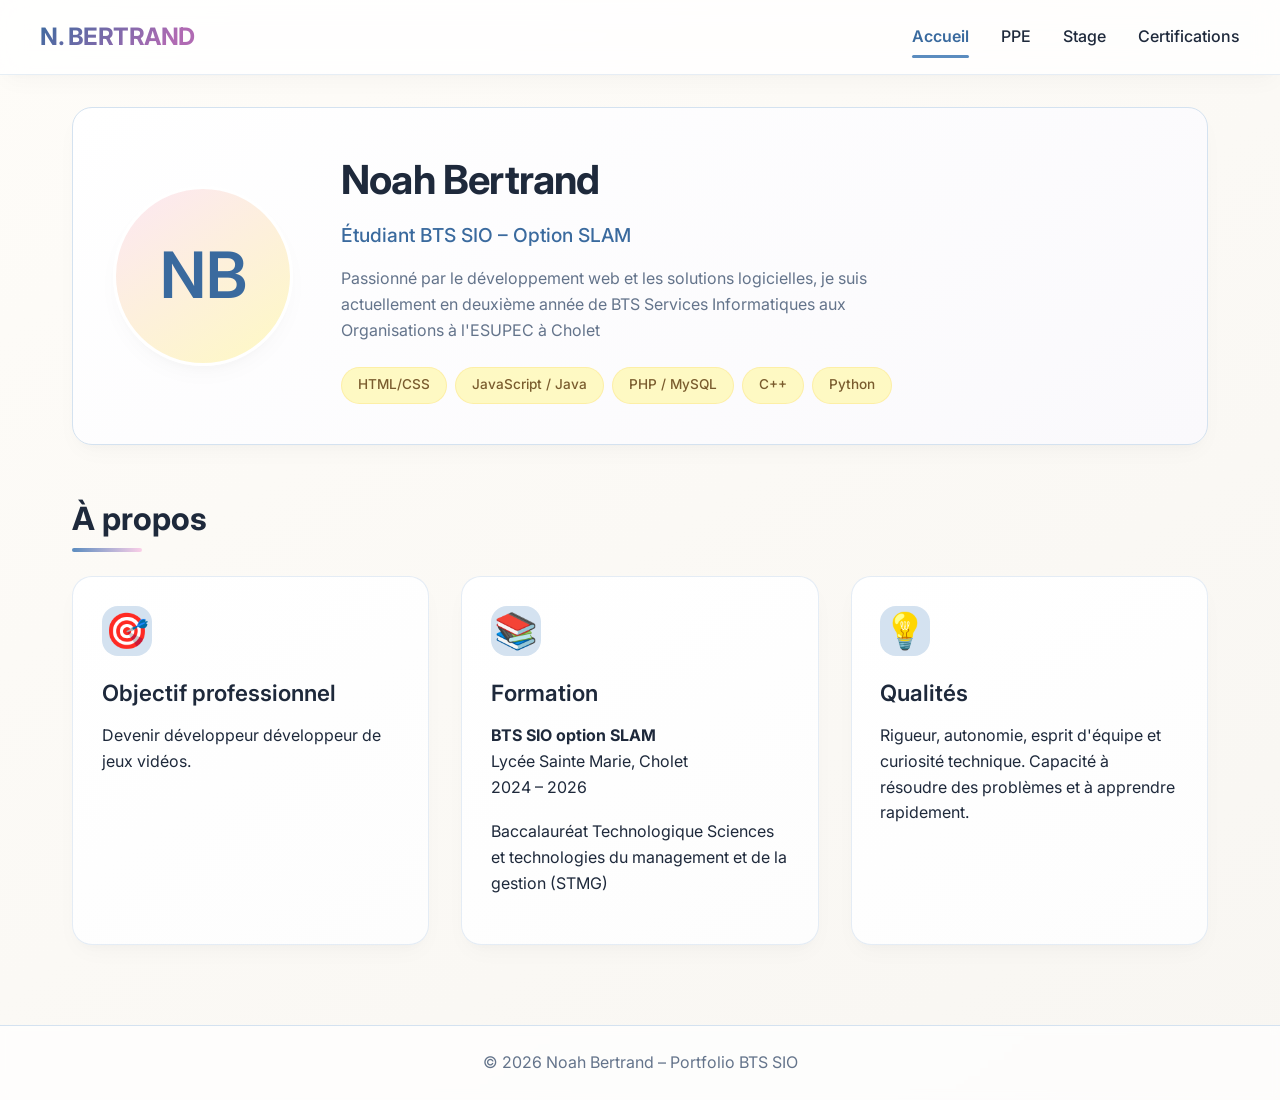
==== index.html @ 6b08beb4 "Premier commit" ====
<!DOCTYPE html>
<html lang="fr">
<head>
    <meta charset="UTF-8">
    <meta name="viewport" content="width=device-width, initial-scale=1.0">
    <title>Portfolio BTS SIO - Accueil</title>
    <link rel="stylesheet" href="style.css">
    <!-- Google Fonts -->
    <link rel="preconnect" href="https://fonts.googleapis.com">
    <link rel="preconnect" href="https://fonts.gstatic.com" crossorigin>
    <link href="https://fonts.googleapis.com/css2?family=Inter:opsz,wght@14..32,400;14..32,500;14..32,600;14..32,700&display=swap" rel="stylesheet">
</head>
<body>
    <nav class="navbar">
        <div class="nav-container">
            <div class="logo">N. BERTRAND</div>
            <div class="nav-links">
                <a href="index.html" class="nav-link active">Accueil</a>
                <a href="ppe.html" class="nav-link">PPE</a>
                <a href="stage.html" class="nav-link">Stage</a>
                <a href="certifications.html" class="nav-link">Certifications</a>
            </div>
        </div>
    </nav>

    <main class="main">
        <!-- Section Présentation -->
        <div class="profile-card">
            <div class="profile-image">
                NB
            </div>
            <div class="profile-info">
                <h1>Noah Bertrand</h1>
                <div class="subtitle">Étudiant BTS SIO – Option SLAM</div>
                <p>Passionné par le développement web et les solutions logicielles, je suis actuellement en deuxième année de BTS Services Informatiques aux Organisations à l'ESUPEC à Cholet <p>
                <div class="tags">
                    <span class="tag">HTML/CSS</span>
                    <span class="tag">JavaScript / Java</span>
                    <span class="tag">PHP / MySQL</span>
                    <span class="tag">C++</span>
                    <span class="tag">Python</span>
                </div>
            </div>
        </div>

        <!-- Compétences / Soft Skills -->
        <h2 class="section-title">À propos</h2>
        <div class="cards-grid">
            <div class="card" style="--index:0;">
                <div class="card-icon">🎯</div>
                <h3>Objectif professionnel</h3>
                <p>Devenir développeur développeur de jeux vidéos.</p>
            </div>
            <div class="card" style="--index:1;">
                <div class="card-icon">📚</div>
                <h3>Formation</h3>
                <p><strong>BTS SIO option SLAM</strong><br>Lycée Sainte Marie, Cholet<br>2024 – 2026</p>
                <p class="text-muted" style="margin-top: 8px;">Baccalauréat Technologique Sciences et technologies du management et de la gestion (STMG)</p>
            </div>
            <div class="card" style="--index:2;">
                <div class="card-icon">💡</div>
                <h3>Qualités</h3>
                <p>Rigueur, autonomie, esprit d'équipe et curiosité technique. Capacité à résoudre des problèmes et à apprendre rapidement.</p>
            </div>
        </div>
    </main>

    <footer class="footer">
        <p>© 2026 Noah Bertrand – Portfolio BTS SIO</p>
    </footer>
    <script src="script.js"></script>
</body>
</html>
---- style.css ----
/* style.css – Palette pastel (jaune, bleu, rose) */

:root {
    /* Nouvelles couleurs pastel */
    --primary: #5b8cbf;        /* Bleu pastel soutenu pour les accents */
    --primary-light: #d4e2f0;  /* Bleu très pâle */
    --primary-dark: #3a6a9e;   /* Bleu légèrement plus foncé pour hover */
    
    --yellow-pale: #fef9c3;     /* Jaune pâle */
    --yellow-soft: #fde68a;     /* Jaune doux */
    --rose-pale: #fce7f3;       /* Rose poudré */
    --rose-soft: #fbcfe8;       /* Rose plus marqué */
    
    --secondary: #1e293b;       /* Texte sombre */
    --text-light: #64748b;
    --bg-light: #fdfbf7;        /* Fond légèrement chaud */
    --white: #ffffff;
    --shadow: 0 10px 25px -5px rgba(0, 0, 0, 0.03), 0 8px 10px -6px rgba(0, 0, 0, 0.02);
    --shadow-hover: 0 20px 30px -10px rgba(0, 0, 0, 0.08);
    --border-radius: 20px;
    --transition: all 0.3s cubic-bezier(0.4, 0, 0.2, 1);
}

* {
    margin: 0;
    padding: 0;
    box-sizing: border-box;
}

body {
    font-family: 'Inter', system-ui, -apple-system, sans-serif;
    background: linear-gradient(145deg, #fefcf8 0%, #f8f6f2 100%);
    color: var(--secondary);
    line-height: 1.6;
    min-height: 100vh;
    display: flex;
    flex-direction: column;
}

/* Navigation */
.navbar {
    background: rgba(255, 255, 255, 0.8);
    backdrop-filter: blur(12px);
    -webkit-backdrop-filter: blur(12px);
    box-shadow: var(--shadow);
    padding: 1rem 2rem;
    position: sticky;
    top: 0;
    z-index: 100;
    border-bottom: 1px solid rgba(91, 140, 191, 0.15);
}

.nav-container {
    max-width: 1200px;
    margin: 0 auto;
    display: flex;
    justify-content: space-between;
    align-items: center;
}

.logo {
    font-weight: 700;
    font-size: 1.5rem;
    background: linear-gradient(135deg, var(--primary-dark) 0%, #b06ab3 80%);
    -webkit-background-clip: text;
    background-clip: text;
    color: transparent;
    letter-spacing: -0.5px;
}

.nav-links {
    display: flex;
    gap: 2rem;
}

.nav-link {
    text-decoration: none;
    color: var(--secondary);
    font-weight: 500;
    padding: 0.5rem 0;
    position: relative;
    transition: var(--transition);
}

.nav-link::after {
    content: '';
    position: absolute;
    bottom: 0;
    left: 0;
    width: 0;
    height: 2.5px;
    background: var(--primary);
    border-radius: 4px;
    transition: var(--transition);
}

.nav-link:hover::after,
.nav-link.active::after {
    width: 100%;
}

.nav-link.active {
    color: var(--primary-dark);
    font-weight: 600;
}

/* Main content */
.main {
    flex: 1;
    max-width: 1200px;
    margin: 2rem auto;
    padding: 0 2rem;
    width: 100%;
}

/* Profile Card */
.profile-card {
    display: flex;
    flex-wrap: wrap;
    gap: 3rem;
    align-items: center;
    background: var(--white);
    padding: 2.5rem;
    border-radius: var(--border-radius);
    box-shadow: var(--shadow);
    margin-bottom: 3rem;
    transition: var(--transition);
    animation: fadeInUp 0.6s ease-out;
    border: 1px solid var(--primary-light);
    background: linear-gradient(145deg, #ffffff 0%, #faf9fc 100%);
}

.profile-image {
    flex: 0 0 180px;
    height: 180px;
    border-radius: 50%;
    background: linear-gradient(145deg, var(--rose-pale), var(--yellow-pale));
    display: flex;
    align-items: center;
    justify-content: center;
    font-size: 4rem;
    font-weight: 600;
    color: var(--primary-dark);
    box-shadow: var(--shadow);
    transition: var(--transition);
    border: 3px solid white;
}

.profile-image:hover {
    transform: scale(1.02);
    box-shadow: var(--shadow-hover);
    background: linear-gradient(145deg, var(--yellow-soft), var(--rose-soft));
}

.profile-info h1 {
    font-size: 2.5rem;
    font-weight: 700;
    margin-bottom: 0.5rem;
    letter-spacing: -0.02em;
}

.profile-info .subtitle {
    color: var(--primary-dark);
    font-weight: 500;
    font-size: 1.2rem;
    margin-bottom: 1rem;
}

.profile-info p {
    color: var(--text-light);
    max-width: 600px;
    margin-bottom: 1.5rem;
}

.tags {
    display: flex;
    flex-wrap: wrap;
    gap: 0.5rem;
}

.tag {
    background: var(--yellow-pale);
    color: #7a5c2e;
    padding: 0.4rem 1rem;
    border-radius: 30px;
    font-size: 0.85rem;
    font-weight: 500;
    transition: var(--transition);
    border: 1px solid rgba(253, 230, 138, 0.5);
}

.tag:hover {
    background: var(--yellow-soft);
    color: #4a3a1a;
    transform: translateY(-2px);
}

/* Section headings */
.section-title {
    font-size: 2rem;
    font-weight: 700;
    margin-bottom: 2rem;
    position: relative;
    display: inline-block;
}

.section-title::after {
    content: '';
    position: absolute;
    bottom: -8px;
    left: 0;
    width: 70px;
    height: 4px;
    background: linear-gradient(to right, var(--primary), var(--rose-soft));
    border-radius: 4px;
}

/* Cards Grid */
.cards-grid {
    display: grid;
    grid-template-columns: repeat(auto-fill, minmax(320px, 1fr));
    gap: 2rem;
}

.card {
    background: var(--white);
    border-radius: var(--border-radius);
    padding: 1.8rem;
    box-shadow: var(--shadow);
    transition: var(--transition);
    border: 1px solid rgba(212, 226, 240, 0.6);
    animation: fadeInUp 0.6s ease-out backwards;
    animation-delay: calc(var(--index, 0) * 0.1s);
    background: linear-gradient(145deg, #ffffff, #fdfdfd);
}

.card:hover {
    transform: translateY(-6px);
    box-shadow: var(--shadow-hover);
    border-color: var(--rose-soft);
}

.card-icon {
    font-size: 2.2rem;
    margin-bottom: 1.2rem;
    color: var(--primary-dark);
    background: var(--primary-light);
    width: 50px;
    height: 50px;
    display: flex;
    align-items: center;
    justify-content: center;
    border-radius: 16px;
}

.card h3 {
    font-size: 1.4rem;
    margin-bottom: 0.8rem;
    font-weight: 600;
}

.card .meta {
    color: var(--text-light);
    font-size: 0.9rem;
    margin-bottom: 1rem;
    display: flex;
    align-items: center;
    gap: 0.5rem;
}

.card p {
    color: var(--secondary);
    margin-bottom: 1.2rem;
}

.tech-badge {
    display: inline-block;
    background: var(--rose-pale);
    padding: 0.2rem 0.8rem;
    border-radius: 20px;
    font-size: 0.75rem;
    font-weight: 500;
    color: #6b4c5a;
    margin-right: 0.4rem;
    margin-bottom: 0.4rem;
    border: 1px solid rgba(251, 207, 232, 0.4);
}

/* Certification list */
.cert-list {
    display: flex;
    flex-direction: column;
    gap: 1.5rem;
}

.cert-item {
    background: var(--white);
    padding: 1.5rem 2rem;
    border-radius: var(--border-radius);
    box-shadow: var(--shadow);
    display: flex;
    align-items: center;
    gap: 1.5rem;
    transition: var(--transition);
    border-left: 6px solid var(--primary);
    animation: slideIn 0.5s ease-out backwards;
    animation-delay: calc(var(--index, 0) * 0.1s);
    background: linear-gradient(145deg, #ffffff, #fcfaff);
}

.cert-item:hover {
    box-shadow: var(--shadow-hover);
    transform: translateX(6px);
    border-left-color: var(--rose-soft);
}

.cert-icon {
    font-size: 2.2rem;
    background: var(--yellow-pale);
    width: 60px;
    height: 60px;
    border-radius: 18px;
    display: flex;
    align-items: center;
    justify-content: center;
    color: #8a6e2d;
    border: 1px solid rgba(253, 230, 138, 0.6);
}

.cert-content h3 {
    font-size: 1.3rem;
    margin-bottom: 0.2rem;
}

.cert-content .issuer {
    color: var(--text-light);
    font-size: 0.9rem;
    display: flex;
    align-items: center;
    gap: 0.5rem;
}

/* Footer */
.footer {
    background: rgba(255, 255, 255, 0.7);
    backdrop-filter: blur(4px);
    padding: 1.5rem 2rem;
    text-align: center;
    color: var(--text-light);
    border-top: 1px solid var(--primary-light);
    margin-top: 3rem;
}

/* Animations */
@keyframes fadeInUp {
    from {
        opacity: 0;
        transform: translateY(20px);
    }
    to {
        opacity: 1;
        transform: translateY(0);
    }
}

@keyframes slideIn {
    from {
        opacity: 0;
        transform: translateX(-20px);
    }
    to {
        opacity: 1;
        transform: translateX(0);
    }
}

/* Responsive */
@media (max-width: 768px) {
    .nav-container {
        flex-direction: column;
        gap: 1rem;
    }
    .nav-links {
        gap: 1.5rem;
    }
    .profile-card {
        flex-direction: column;
        text-align: center;
        padding: 2rem 1.5rem;
    }
    .profile-info p {
        margin-left: auto;
        margin-right: auto;
    }
    .section-title {
        font-size: 1.8rem;
    }
}

/* Utilities */
.text-muted {
    color: var(--text-light);
}
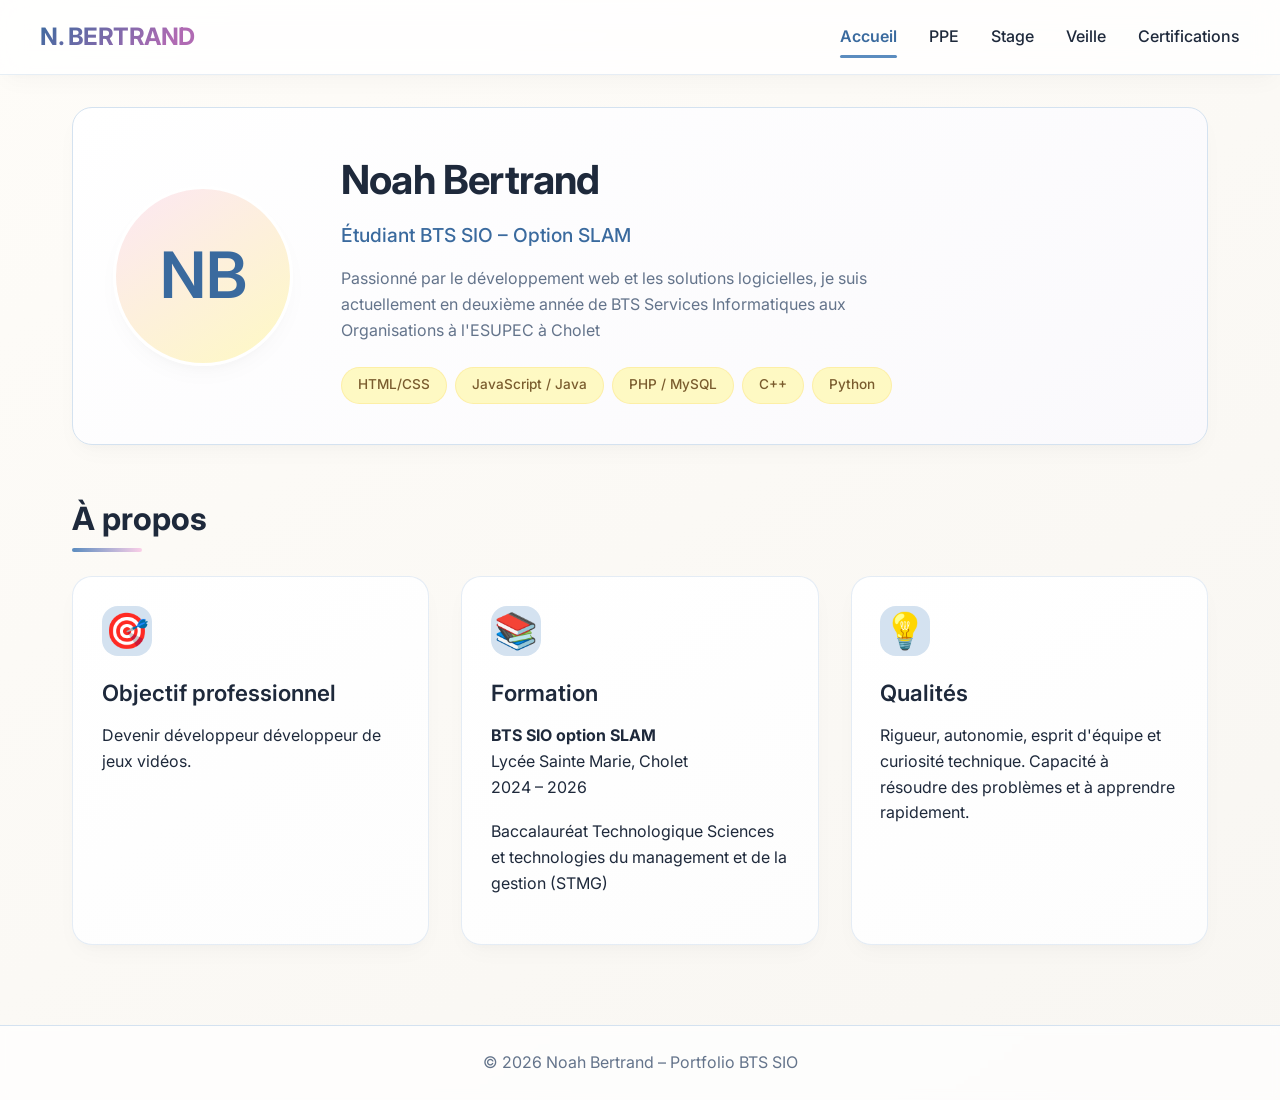
==== commit 0b8fb5c0: "MAJ" ====
--- a/index.html
+++ b/index.html
@@ -18,6 +18,7 @@
                 <a href="index.html" class="nav-link active">Accueil</a>
                 <a href="ppe.html" class="nav-link">PPE</a>
                 <a href="stage.html" class="nav-link">Stage</a>
+                <a href="veille.html" class="nav-link">Veille</a>
                 <a href="certifications.html" class="nav-link">Certifications</a>
             </div>
         </div>
--- a/style.css
+++ b/style.css
@@ -1,19 +1,19 @@
-/* style.css – Palette pastel (jaune, bleu, rose) */
+/* style.css – Palette pastel (jaune, bleu, rose) + Modales */
 
 :root {
-    /* Nouvelles couleurs pastel */
-    --primary: #5b8cbf;        /* Bleu pastel soutenu pour les accents */
+    /* Couleurs pastel */
+    --primary: #5b8cbf;        /* Bleu pastel soutenu */
     --primary-light: #d4e2f0;  /* Bleu très pâle */
-    --primary-dark: #3a6a9e;   /* Bleu légèrement plus foncé pour hover */
+    --primary-dark: #3a6a9e;   /* Bleu plus foncé */
     
-    --yellow-pale: #fef9c3;     /* Jaune pâle */
-    --yellow-soft: #fde68a;     /* Jaune doux */
-    --rose-pale: #fce7f3;       /* Rose poudré */
-    --rose-soft: #fbcfe8;       /* Rose plus marqué */
+    --yellow-pale: #fef9c3;
+    --yellow-soft: #fde68a;
+    --rose-pale: #fce7f3;
+    --rose-soft: #fbcfe8;
     
-    --secondary: #1e293b;       /* Texte sombre */
+    --secondary: #1e293b;
     --text-light: #64748b;
-    --bg-light: #fdfbf7;        /* Fond légèrement chaud */
+    --bg-light: #fdfbf7;
     --white: #ffffff;
     --shadow: 0 10px 25px -5px rgba(0, 0, 0, 0.03), 0 8px 10px -6px rgba(0, 0, 0, 0.02);
     --shadow-hover: 0 20px 30px -10px rgba(0, 0, 0, 0.08);
@@ -37,7 +37,7 @@
     flex-direction: column;
 }
 
-/* Navigation */
+/* ===== NAVIGATION ===== */
 .navbar {
     background: rgba(255, 255, 255, 0.8);
     backdrop-filter: blur(12px);
@@ -104,7 +104,7 @@
     font-weight: 600;
 }
 
-/* Main content */
+/* ===== MAIN CONTENT ===== */
 .main {
     flex: 1;
     max-width: 1200px;
@@ -113,7 +113,7 @@
     width: 100%;
 }
 
-/* Profile Card */
+/* ===== PROFILE CARD (Accueil etc.) ===== */
 .profile-card {
     display: flex;
     flex-wrap: wrap;
@@ -195,7 +195,7 @@
     transform: translateY(-2px);
 }
 
-/* Section headings */
+/* ===== SECTION TITLES ===== */
 .section-title {
     font-size: 2rem;
     font-weight: 700;
@@ -215,7 +215,7 @@
     border-radius: 4px;
 }
 
-/* Cards Grid */
+/* ===== CARDS GRID ===== */
 .cards-grid {
     display: grid;
     grid-template-columns: repeat(auto-fill, minmax(320px, 1fr));
@@ -286,7 +286,7 @@
     border: 1px solid rgba(251, 207, 232, 0.4);
 }
 
-/* Certification list */
+/* ===== CERTIFICATION LIST ===== */
 .cert-list {
     display: flex;
     flex-direction: column;
@@ -325,6 +325,7 @@
     justify-content: center;
     color: #8a6e2d;
     border: 1px solid rgba(253, 230, 138, 0.6);
+    flex-shrink: 0;  /* pour éviter que l'icône rétrécisse */
 }
 
 .cert-content h3 {
@@ -340,7 +341,13 @@
     gap: 0.5rem;
 }
 
-/* Footer */
+/* Pour les paragraphes dans cert-content (optionnel) */
+.cert-content p {
+    color: var(--text-light);
+    margin-top: 0.3rem;
+}
+
+/* ===== FOOTER ===== */
 .footer {
     background: rgba(255, 255, 255, 0.7);
     backdrop-filter: blur(4px);
@@ -351,7 +358,99 @@
     margin-top: 3rem;
 }
 
-/* Animations */
+/* ===== MODALES ===== */
+.modal {
+    display: none;               /* cachée par défaut */
+    position: fixed;
+    z-index: 1000;
+    left: 0;
+    top: 0;
+    width: 100%;
+    height: 100%;
+    overflow: auto;
+    background-color: rgba(15, 23, 42, 0.4);
+    backdrop-filter: blur(6px);
+    animation: fadeIn 0.2s ease;
+}
+
+.modal.active {
+    display: flex;
+    align-items: center;
+    justify-content: center;
+}
+
+.modal-content {
+    background: white;
+    border-radius: var(--border-radius);
+    max-width: 700px;
+    width: 90%;
+    margin: 2rem auto;
+    box-shadow: 0 25px 50px -12px rgba(0,0,0,0.25);
+    animation: slideUp 0.3s ease;
+    position: relative;
+    overflow: hidden;
+    border: 1px solid var(--primary-light);
+}
+
+.modal-close {
+    position: absolute;
+    top: 1rem;
+    right: 1.5rem;
+    font-size: 2rem;
+    font-weight: 700;
+    color: var(--text-light);
+    cursor: pointer;
+    transition: var(--transition);
+    line-height: 1;
+    z-index: 10;
+}
+
+.modal-close:hover {
+    color: var(--primary-dark);
+    transform: rotate(90deg);
+}
+
+.modal-header {
+    background: linear-gradient(145deg, var(--primary-light), var(--rose-pale));
+    padding: 1.5rem 2rem;
+    border-bottom: 1px solid rgba(0,0,0,0.05);
+}
+
+.modal-header h2 {
+    margin: 0;
+    font-size: 1.6rem;
+}
+
+.modal-header .meta {
+    margin-top: 0.5rem;
+    color: var(--secondary);
+    font-size: 0.9rem;
+}
+
+.modal-body {
+    padding: 2rem;
+    color: var(--secondary);
+}
+
+.modal-body p {
+    margin-bottom: 1rem;
+}
+
+.modal-body ul {
+    margin: 1rem 0;
+    padding-left: 1.5rem;
+}
+
+.modal-body li {
+    margin-bottom: 0.4rem;
+}
+
+.modal-body .tech-badge {
+    margin-top: 1rem;
+    display: inline-block;
+}
+
+/* ===== ANIMATIONS ===== */
 @keyframes fadeInUp {
     from {
         opacity: 0;
@@ -374,7 +473,23 @@
     }
 }
 
-/* Responsive */
+@keyframes fadeIn {
+    from { opacity: 0; }
+    to { opacity: 1; }
+}
+
+@keyframes slideUp {
+    from {
+        opacity: 0;
+        transform: translateY(30px) scale(0.98);
+    }
+    to {
+        opacity: 1;
+        transform: translateY(0) scale(1);
+    }
+}
+
+/* ===== RESPONSIVE ===== */
 @media (max-width: 768px) {
     .nav-container {
         flex-direction: column;
@@ -397,7 +512,7 @@
     }
 }
 
-/* Utilities */
+/* ===== UTILITIES ===== */
 .text-muted {
     color: var(--text-light);
 }
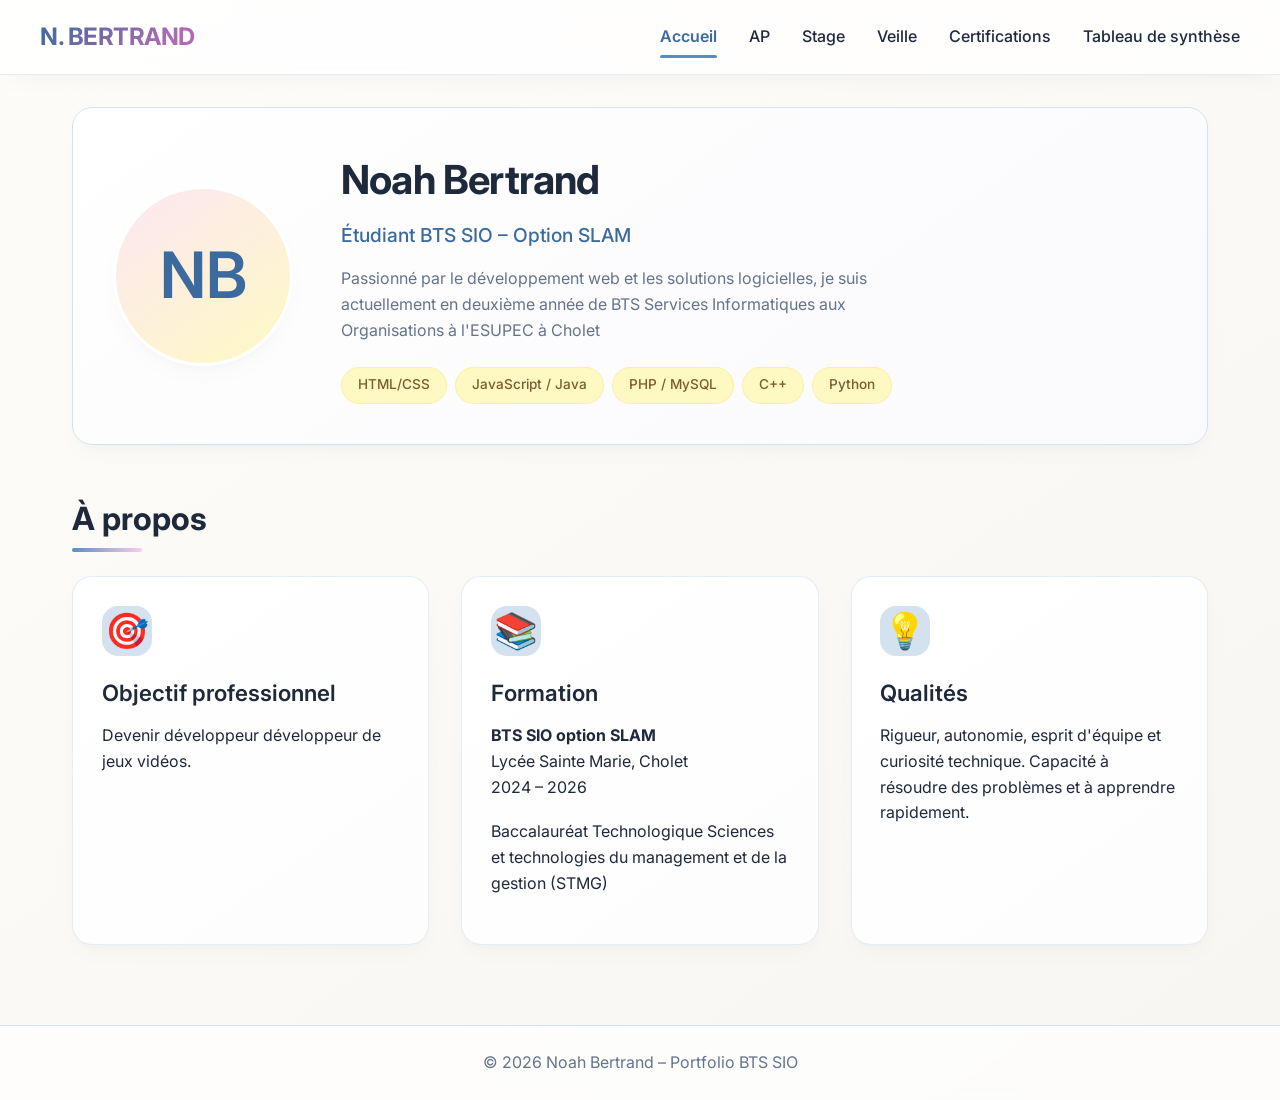
==== commit 1d4a9174: "MAJ Co-authored-by: Copilot <copilot@github.com>" ====
--- a/index.html
+++ b/index.html
@@ -16,10 +16,11 @@
             <div class="logo">N. BERTRAND</div>
             <div class="nav-links">
                 <a href="index.html" class="nav-link active">Accueil</a>
-                <a href="ppe.html" class="nav-link">PPE</a>
+                <a href="ppe.html" class="nav-link">AP</a>
                 <a href="stage.html" class="nav-link">Stage</a>
                 <a href="veille.html" class="nav-link">Veille</a>
                 <a href="certifications.html" class="nav-link">Certifications</a>
+                <a href="synthese.html" class="nav-link">Tableau de synthèse</a>
             </div>
         </div>
     </nav>
--- a/style.css
+++ b/style.css
@@ -515,4 +515,43 @@
 /* ===== UTILITIES ===== */
 .text-muted {
     color: var(--text-light);
+}
+
+/* ===== BOUTON LIEN EXTERNE ===== */
+.btn-link {
+    display: inline-flex;
+    align-items: center;
+    gap: 0.5rem;
+    background: linear-gradient(135deg, var(--primary) 0%, var(--primary-dark) 100%);
+    color: white;
+    padding: 0.8rem 1.5rem;
+    border-radius: 12px;
+    text-decoration: none;
+    font-weight: 500;
+    transition: var(--transition);
+    margin-top: 1rem;
+}
+
+.btn-link:hover {
+    transform: translateY(-2px);
+    box-shadow: 0 8px 20px rgba(91, 140, 191, 0.35);
+}
+
+.btn-link span {
+    font-size: 1rem;
+}
+
+/* ===== INFO BOX ===== */
+.info-box {
+    background: var(--yellow-pale);
+    border: 1px solid rgba(253, 230, 138, 0.6);
+    border-radius: 16px;
+    padding: 1.5rem 2rem;
+    margin-top: 2rem;
+    color: #6b5a2e;
+}
+
+.info-box p {
+    margin: 0;
+    font-size: 0.95rem;
 }
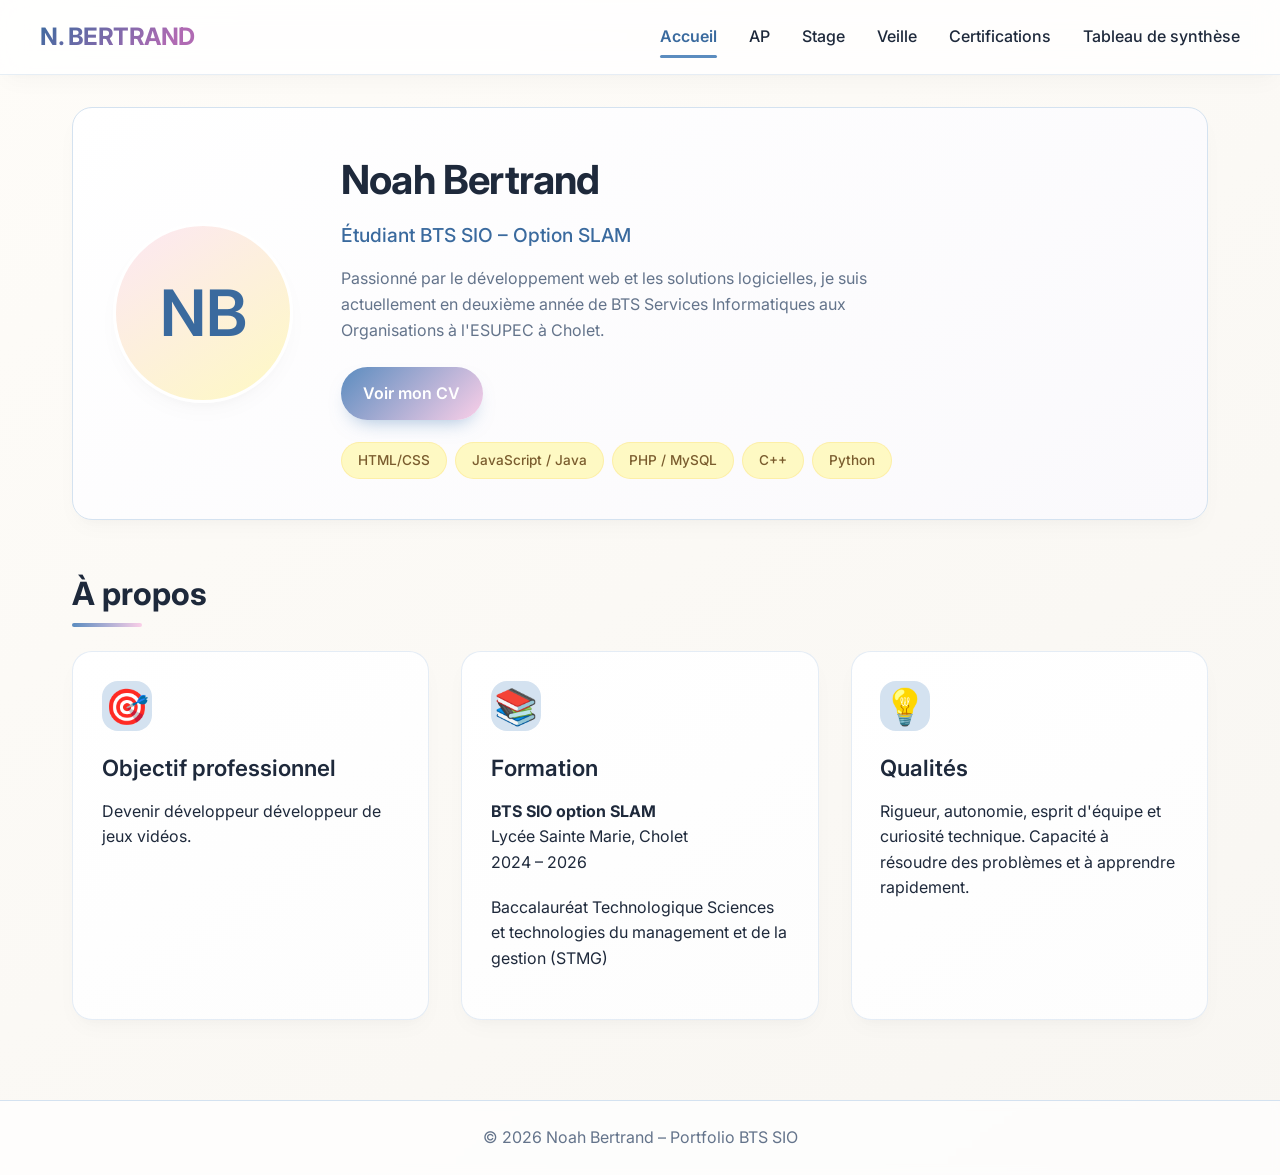
==== commit 9a73a878: "MAJ" ====
--- a/index.html
+++ b/index.html
@@ -34,7 +34,8 @@
             <div class="profile-info">
                 <h1>Noah Bertrand</h1>
                 <div class="subtitle">Étudiant BTS SIO – Option SLAM</div>
-                <p>Passionné par le développement web et les solutions logicielles, je suis actuellement en deuxième année de BTS Services Informatiques aux Organisations à l'ESUPEC à Cholet <p>
+                <p>Passionné par le développement web et les solutions logicielles, je suis actuellement en deuxième année de BTS Services Informatiques aux Organisations à l'ESUPEC à Cholet.</p>
+                <a class="btn-cv" href="https://docs.google.com/document/d/1k77r9TSY8pqzmwmeNQ6-uQ32MeEWHe6DZZtJ_4EiYSU/edit?tab=t.0" target="_blank" rel="noopener">Voir mon CV</a>
                 <div class="tags">
                     <span class="tag">HTML/CSS</span>
                     <span class="tag">JavaScript / Java</span>
--- a/style.css
+++ b/style.css
@@ -172,6 +172,24 @@
     margin-bottom: 1.5rem;
 }
 
+.btn-cv {
+    display: inline-block;
+    text-decoration: none;
+    background: linear-gradient(135deg, var(--primary), var(--rose-soft));
+    color: var(--white);
+    padding: 0.85rem 1.4rem;
+    border-radius: 999px;
+    font-weight: 600;
+    transition: var(--transition);
+    box-shadow: 0 10px 20px -10px rgba(91, 140, 191, 0.6);
+    margin-bottom: 1.4rem;
+}
+
+.btn-cv:hover {
+    transform: translateY(-2px);
+    box-shadow: var(--shadow-hover);
+}
+
 .tags {
     display: flex;
     flex-wrap: wrap;
@@ -375,8 +393,9 @@
 
 .modal.active {
     display: flex;
-    align-items: center;
+    align-items: flex-start;
     justify-content: center;
+    padding-top: 2rem;
 }
 
 .modal-content {
@@ -385,10 +404,11 @@
     max-width: 700px;
     width: 90%;
     margin: 2rem auto;
+    max-height: 90vh;
+    overflow-y: auto;
     box-shadow: 0 25px 50px -12px rgba(0,0,0,0.25);
     animation: slideUp 0.3s ease;
     position: relative;
-    overflow: hidden;
     border: 1px solid var(--primary-light);
 }
 
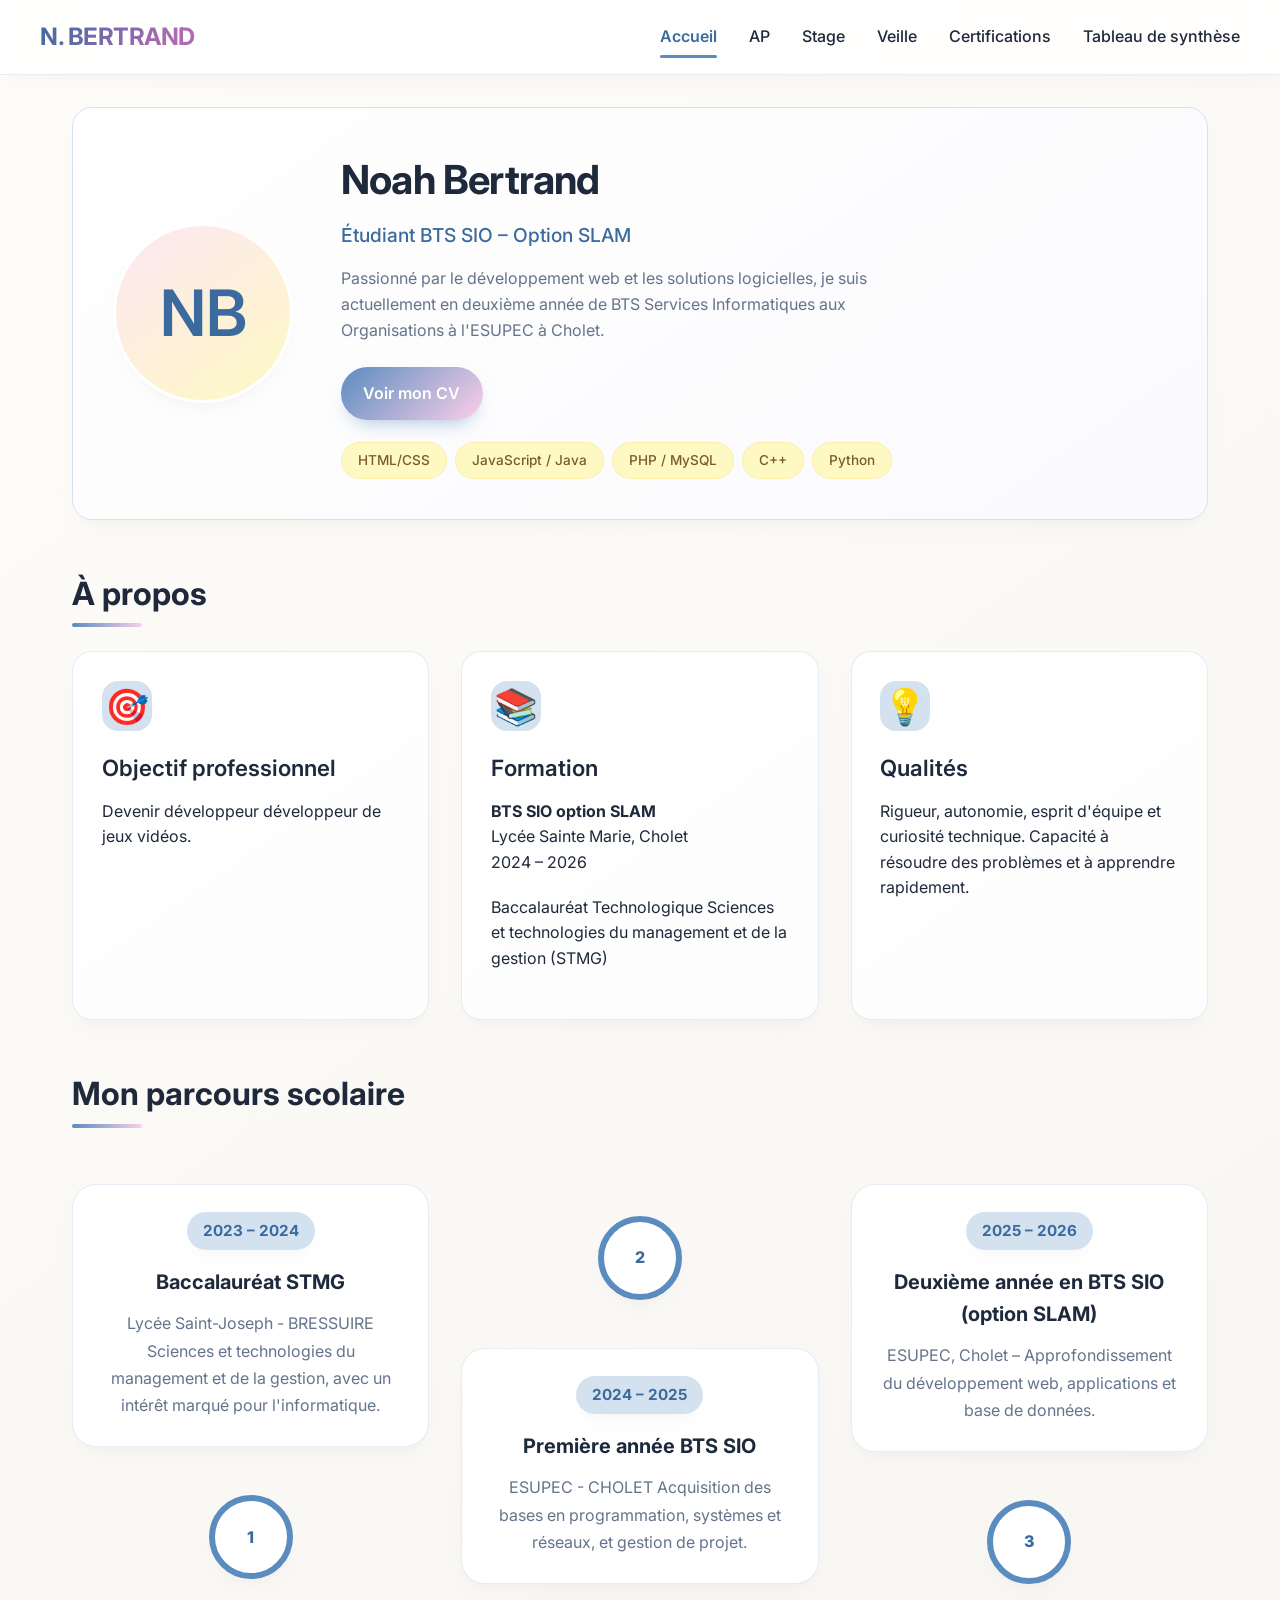
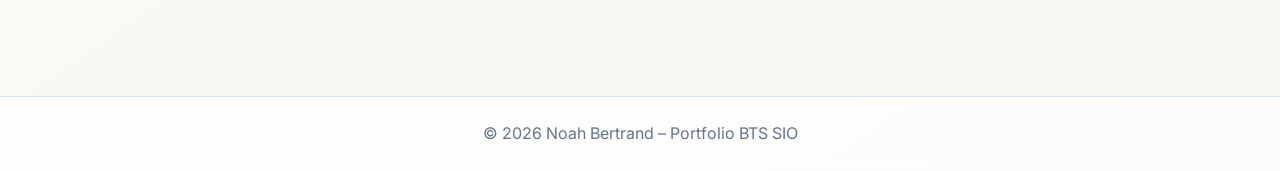
==== commit 7202cc96: "MAJ" ====
--- a/index.html
+++ b/index.html
@@ -66,6 +66,36 @@
                 <p>Rigueur, autonomie, esprit d'équipe et curiosité technique. Capacité à résoudre des problèmes et à apprendre rapidement.</p>
             </div>
         </div>
+
+        <section class="timeline-section">
+            <h2 class="section-title">Mon parcours scolaire</h2>
+            <div class="timeline">
+                <div class="timeline-item">
+                    <div class="timeline-card top-card">
+                        <span class="timeline-date">2023 – 2024</span>
+                        <h3>Baccalauréat STMG</h3>
+                        <p>Lycée Saint-Joseph - BRESSUIRE Sciences et technologies du management et de la gestion, avec un intérêt marqué pour l'informatique.</p>
+                    </div>
+                    <div class="timeline-point">1</div>
+                </div>
+                <div class="timeline-item">
+                    <div class="timeline-point">2</div>
+                    <div class="timeline-card bottom-card">
+                        <span class="timeline-date">2024 – 2025</span>
+                        <h3>Première année BTS SIO</h3>
+                        <p>ESUPEC - CHOLET Acquisition des bases en programmation, systèmes et réseaux, et gestion de projet.</p>
+                    </div>
+                </div>
+                <div class="timeline-item">
+                    <div class="timeline-card top-card">
+                        <span class="timeline-date">2025 – 2026</span>
+                        <h3>Deuxième année en BTS SIO (option SLAM)</h3>
+                        <p>ESUPEC, Cholet – Approfondissement du développement web, applications et base de données.</p>
+                    </div>
+                    <div class="timeline-point">3</div>
+                </div>
+            </div>
+        </section>
     </main>
 
     <footer class="footer">
--- a/style.css
+++ b/style.css
@@ -365,6 +365,182 @@
     margin-top: 0.3rem;
 }
 
+.timeline-section {
+    margin-top: 3rem;
+}
+
+.timeline {
+    position: relative;
+    display: grid;
+    grid-template-columns: repeat(3, minmax(220px, 1fr));
+    gap: 2rem;
+    align-items: stretch;
+    margin-top: 2rem;
+    padding: 2rem 0;
+}
+
+.timeline-item {
+    position: relative;
+    display: flex;
+    flex-direction: column;
+    align-items: center;
+    justify-content: flex-start;
+    gap: 1rem;
+    text-align: center;
+    z-index: 1;
+}
+
+.timeline-item .timeline-card {
+    width: 100%;
+}
+
+.timeline-item:nth-child(odd) .timeline-card {
+    transform: translateY(-2rem);
+}
+
+.timeline-item:nth-child(even) .timeline-card {
+    transform: translateY(2rem);
+}
+
+.timeline-point {
+    width: 84px;
+    height: 84px;
+    border-radius: 50%;
+    background: var(--white);
+    border: 6px solid var(--primary);
+    box-shadow: var(--shadow);
+    display: flex;
+    align-items: center;
+    justify-content: center;
+    font-weight: 800;
+    color: var(--primary-dark);
+    transition: var(--transition);
+    position: relative;
+}
+
+.timeline-point::after {
+    content: '';
+    position: absolute;
+    inset: 0;
+    border-radius: 50%;
+    background: rgba(91, 140, 191, 0.1);
+    opacity: 0;
+    transition: opacity 0.3s ease;
+}
+
+.timeline-card {
+    background: var(--white);
+    border-radius: 24px;
+    padding: 1.7rem 1.8rem;
+    border: 1px solid rgba(212, 226, 240, 0.6);
+    box-shadow: var(--shadow);
+    transition: var(--transition);
+}
+
+.timeline-card h3 {
+    margin: 0 0 0.75rem;
+    font-size: 1.25rem;
+}
+
+.timeline-card p {
+    color: var(--text-light);
+    margin: 0;
+    line-height: 1.7;
+}
+
+.timeline-date {
+    display: inline-flex;
+    align-items: center;
+    justify-content: center;
+    background: var(--primary-light);
+    color: var(--primary-dark);
+    border-radius: 999px;
+    padding: 0.45rem 1rem;
+    font-weight: 700;
+    font-size: 0.95rem;
+    box-shadow: var(--shadow);
+    margin-bottom: 1rem;
+}
+
+.timeline-item:hover {
+    z-index: 2;
+}
+
+.timeline-item:hover .timeline-point {
+    transform: scale(1.25);
+    border-color: var(--rose-soft);
+}
+
+.timeline:hover .timeline-item:not(:hover) .timeline-point {
+    filter: blur(1.5px);
+    opacity: 0.45;
+    transform: scale(0.95);
+}
+
+.timeline-item:hover .timeline-point::after {
+    opacity: 1;
+}
+
+.timeline-item:hover .timeline-card {
+    transform: translateY(-8px);
+    box-shadow: var(--shadow-hover);
+    border-color: var(--rose-soft);
+}
+
+.timeline:hover .timeline-item:not(:hover) .timeline-card {
+    filter: blur(1px);
+    opacity: 0.7;
+}
+
+.timeline:hover .timeline-item:not(:hover) .timeline-date {
+    opacity: 0.65;
+}
+
+.timeline-item:hover .timeline-date {
+    background: var(--rose-soft);
+}
+
+@media (max-width: 920px) {
+    .timeline {
+        grid-template-columns: 1fr;
+        gap: 3rem;
+    }
+
+    .timeline-line {
+        top: 0;
+        left: 50%;
+        width: 4px;
+        height: calc(100% - 2rem);
+        transform: translateX(-50%);
+    }
+
+    .timeline-item {
+        align-items: flex-start;
+        text-align: left;
+        padding-left: 2rem;
+    }
+
+    .timeline-point {
+        margin-left: -2rem;
+    }
+
+    .timeline-item:nth-child(odd) .timeline-card,
+    .timeline-item:nth-child(even) .timeline-card {
+        transform: translateY(0);
+    }
+}
+
+@media (max-width: 600px) {
+    .timeline-card {
+        padding: 1.3rem 1.4rem;
+    }
+
+    .timeline-point {
+        width: 68px;
+        height: 68px;
+    }
+}
+
 /* ===== FOOTER ===== */
 .footer {
     background: rgba(255, 255, 255, 0.7);
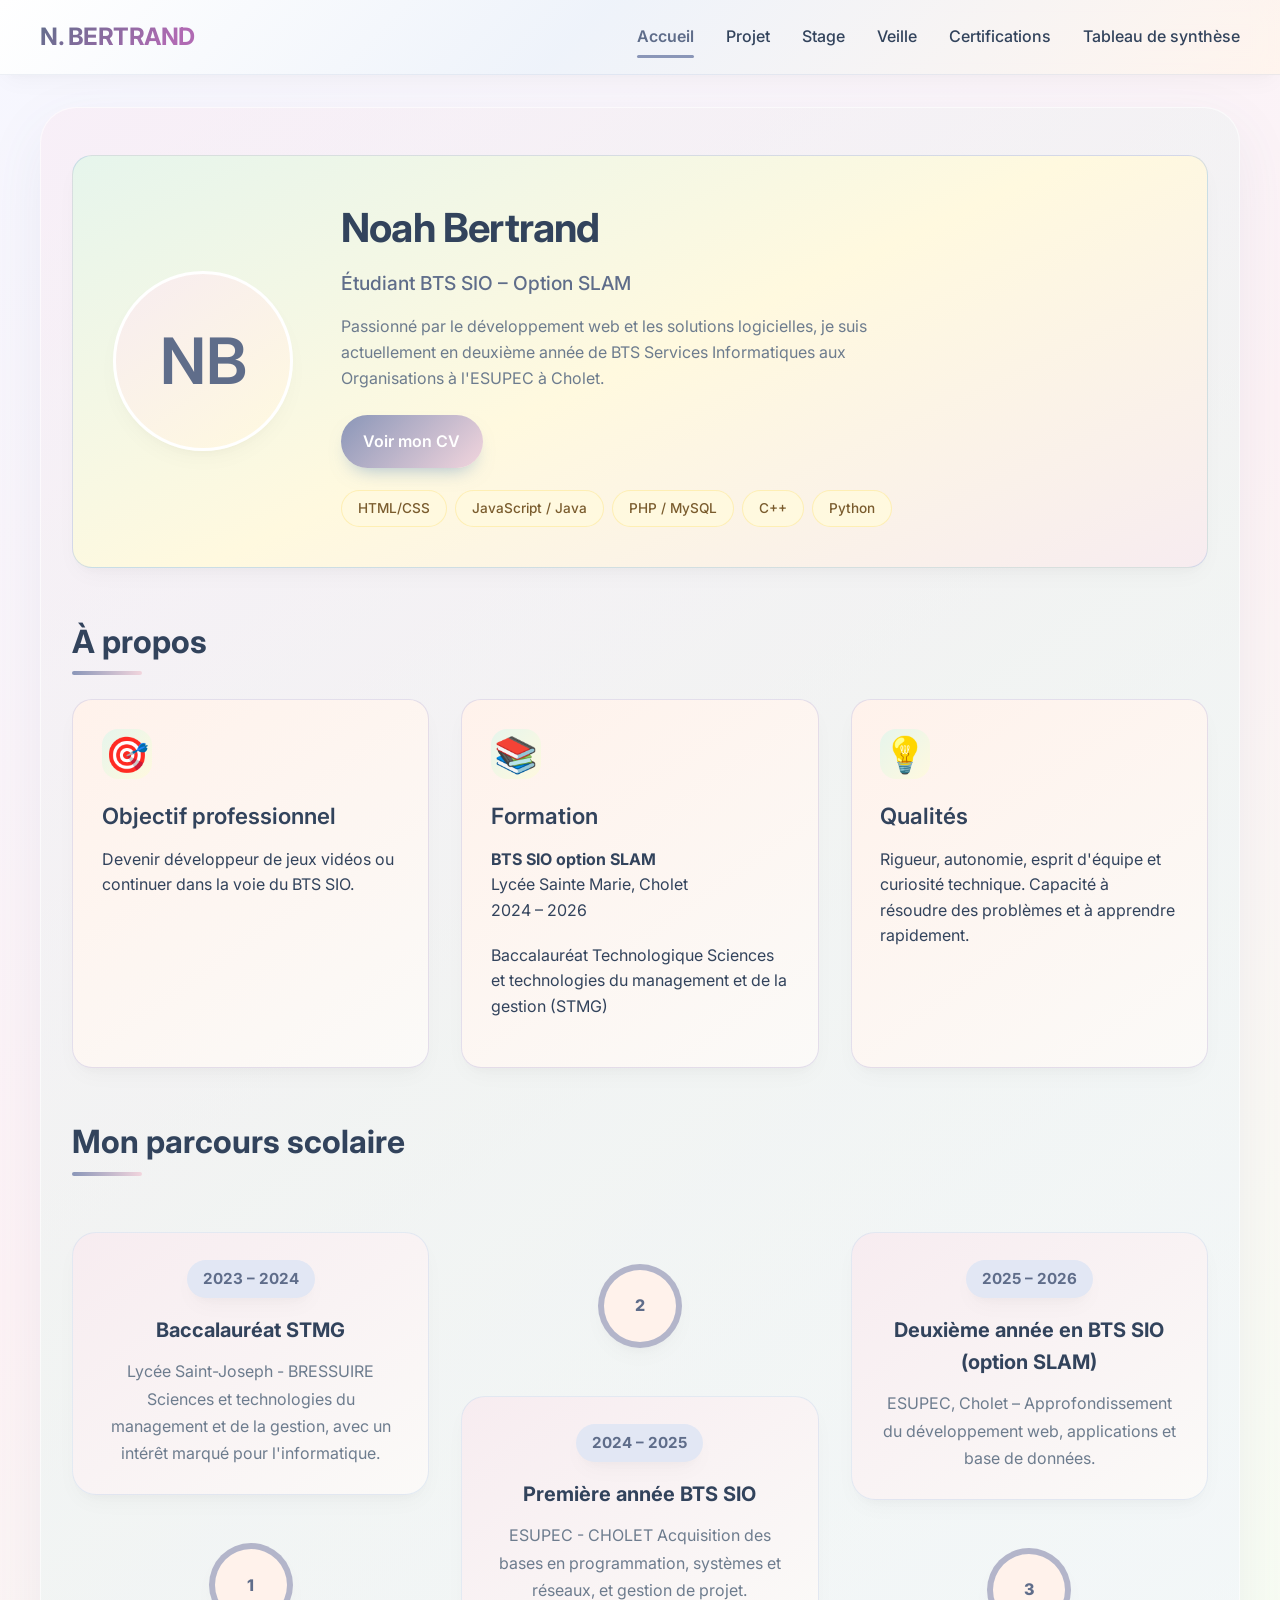
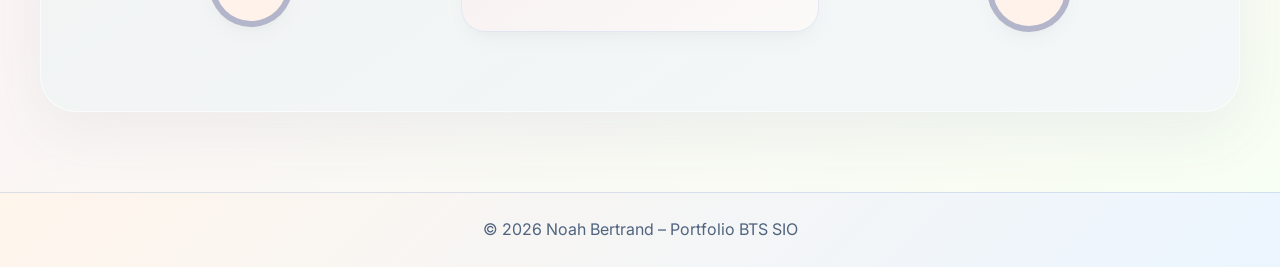
==== commit 043d1c61: "Stage deuxième année fait" ====
--- a/index.html
+++ b/index.html
@@ -16,7 +16,7 @@
             <div class="logo">N. BERTRAND</div>
             <div class="nav-links">
                 <a href="index.html" class="nav-link active">Accueil</a>
-                <a href="ppe.html" class="nav-link">AP</a>
+                <a href="ppe.html" class="nav-link">Projet</a>
                 <a href="stage.html" class="nav-link">Stage</a>
                 <a href="veille.html" class="nav-link">Veille</a>
                 <a href="certifications.html" class="nav-link">Certifications</a>
@@ -52,7 +52,7 @@
             <div class="card" style="--index:0;">
                 <div class="card-icon">🎯</div>
                 <h3>Objectif professionnel</h3>
-                <p>Devenir développeur développeur de jeux vidéos.</p>
+                <p>Devenir développeur de jeux vidéos ou continuer dans la voie du BTS SIO.</p>
             </div>
             <div class="card" style="--index:1;">
                 <div class="card-icon">📚</div>
--- a/style.css
+++ b/style.css
@@ -1,22 +1,26 @@
 /* style.css – Palette pastel (jaune, bleu, rose) + Modales */
 
 :root {
-    /* Couleurs pastel */
-    --primary: #5b8cbf;        /* Bleu pastel soutenu */
-    --primary-light: #d4e2f0;  /* Bleu très pâle */
-    --primary-dark: #3a6a9e;   /* Bleu plus foncé */
+    /* Couleurs pastel plus douces */
+    --primary: #8a96b8;        /* Bleu pastel doux */
+    --primary-light: #e2e7f4;  /* Bleu très pâle */
+    --primary-dark: #5f6d8a;   /* Bleu plus sombre */
+    --peach-pale: #fff2eb;
+    --peach-soft: #ffe3cd;
+    --mint-pale: #e6f5ec;
+    --mint-soft: #c8e8d6;
+    --yellow-pale: #fff9df;
+    --yellow-soft: #f9e5b4;
+    --rose-pale: #f7ecf0;
+    --rose-soft: #f2d5dd;
     
-    --yellow-pale: #fef9c3;
-    --yellow-soft: #fde68a;
-    --rose-pale: #fce7f3;
-    --rose-soft: #fbcfe8;
-    
-    --secondary: #1e293b;
-    --text-light: #64748b;
-    --bg-light: #fdfbf7;
+    --secondary: #32435c;
+    --secondary-soft: #50647f;
+    --text-light: #6d7c8e;
+    --bg-light: #fbfaf8;
     --white: #ffffff;
-    --shadow: 0 10px 25px -5px rgba(0, 0, 0, 0.03), 0 8px 10px -6px rgba(0, 0, 0, 0.02);
-    --shadow-hover: 0 20px 30px -10px rgba(0, 0, 0, 0.08);
+    --shadow: 0 10px 25px -5px rgba(0, 0, 0, 0.035), 0 8px 10px -6px rgba(0, 0, 0, 0.025);
+    --shadow-hover: 0 20px 30px -10px rgba(0, 0, 0, 0.07);
     --border-radius: 20px;
     --transition: all 0.3s cubic-bezier(0.4, 0, 0.2, 1);
 }
@@ -29,7 +33,7 @@
 
 body {
     font-family: 'Inter', system-ui, -apple-system, sans-serif;
-    background: linear-gradient(145deg, #fefcf8 0%, #f8f6f2 100%);
+    background: linear-gradient(145deg, #f6f7ff 0%, #fdf2f5 47%, #f7fff3 100%);
     color: var(--secondary);
     line-height: 1.6;
     min-height: 100vh;
@@ -39,7 +43,7 @@
 
 /* ===== NAVIGATION ===== */
 .navbar {
-    background: rgba(255, 255, 255, 0.8);
+    background: linear-gradient(135deg, rgba(255,255,255,0.92) 0%, rgba(237, 242, 250, 0.92) 45%, rgba(255, 244, 236, 0.92) 100%);
     backdrop-filter: blur(12px);
     -webkit-backdrop-filter: blur(12px);
     box-shadow: var(--shadow);
@@ -47,7 +51,7 @@
     position: sticky;
     top: 0;
     z-index: 100;
-    border-bottom: 1px solid rgba(91, 140, 191, 0.15);
+    border-bottom: 1px solid rgba(178, 191, 214, 0.25);
 }
 
 .nav-container {
@@ -80,6 +84,10 @@
     padding: 0.5rem 0;
     position: relative;
     transition: var(--transition);
+}
+
+.nav-link:hover {
+    color: var(--primary-dark);
 }
 
 .nav-link::after {
@@ -109,8 +117,11 @@
     flex: 1;
     max-width: 1200px;
     margin: 2rem auto;
-    padding: 0 2rem;
+    padding: 3rem 2rem;
     width: 100%;
+    background: linear-gradient(145deg, rgba(249, 230, 240, 0.45), rgba(224, 245, 239, 0.40), rgba(237, 240, 255, 0.45));
+    border-radius: 36px;
+    box-shadow: inset 0 0 0 1px rgba(255, 255, 255, 0.65), 0 20px 60px rgba(76, 103, 145, 0.08);
 }
 
 /* ===== PROFILE CARD (Accueil etc.) ===== */
@@ -119,15 +130,14 @@
     flex-wrap: wrap;
     gap: 3rem;
     align-items: center;
-    background: var(--white);
+    background: linear-gradient(155deg, var(--mint-pale), var(--yellow-pale), var(--rose-pale));
     padding: 2.5rem;
     border-radius: var(--border-radius);
     box-shadow: var(--shadow);
     margin-bottom: 3rem;
     transition: var(--transition);
     animation: fadeInUp 0.6s ease-out;
-    border: 1px solid var(--primary-light);
-    background: linear-gradient(145deg, #ffffff 0%, #faf9fc 100%);
+    border: 1px solid rgba(144, 174, 217, 0.35);
 }
 
 .profile-image {
@@ -241,15 +251,14 @@
 }
 
 .card {
-    background: var(--white);
+    background: linear-gradient(145deg, var(--peach-pale), var(--bg-light));
     border-radius: var(--border-radius);
     padding: 1.8rem;
     box-shadow: var(--shadow);
     transition: var(--transition);
-    border: 1px solid rgba(212, 226, 240, 0.6);
+    border: 1px solid rgba(217, 211, 231, 0.7);
     animation: fadeInUp 0.6s ease-out backwards;
     animation-delay: calc(var(--index, 0) * 0.1s);
-    background: linear-gradient(145deg, #ffffff, #fdfdfd);
 }
 
 .card:hover {
@@ -262,7 +271,7 @@
     font-size: 2.2rem;
     margin-bottom: 1.2rem;
     color: var(--primary-dark);
-    background: var(--primary-light);
+    background: linear-gradient(135deg, var(--mint-pale), var(--yellow-pale));
     width: 50px;
     height: 50px;
     display: flex;
@@ -312,7 +321,7 @@
 }
 
 .cert-item {
-    background: var(--white);
+    background: linear-gradient(145deg, var(--peach-pale), var(--mint-pale));
     padding: 1.5rem 2rem;
     border-radius: var(--border-radius);
     box-shadow: var(--shadow);
@@ -323,7 +332,6 @@
     border-left: 6px solid var(--primary);
     animation: slideIn 0.5s ease-out backwards;
     animation-delay: calc(var(--index, 0) * 0.1s);
-    background: linear-gradient(145deg, #ffffff, #fcfaff);
 }
 
 .cert-item:hover {
@@ -334,7 +342,7 @@
 
 .cert-icon {
     font-size: 2.2rem;
-    background: var(--yellow-pale);
+    background: linear-gradient(135deg, var(--peach-pale), var(--yellow-pale));
     width: 60px;
     height: 60px;
     border-radius: 18px;
@@ -406,8 +414,8 @@
     width: 84px;
     height: 84px;
     border-radius: 50%;
-    background: var(--white);
-    border: 6px solid var(--primary);
+    background: var(--peach-pale);
+    border: 6px solid rgba(138, 150, 184, 0.65);
     box-shadow: var(--shadow);
     display: flex;
     align-items: center;
@@ -429,7 +437,7 @@
 }
 
 .timeline-card {
-    background: var(--white);
+    background: linear-gradient(145deg, var(--rose-pale), var(--bg-light));
     border-radius: 24px;
     padding: 1.7rem 1.8rem;
     border: 1px solid rgba(212, 226, 240, 0.6);
@@ -543,12 +551,12 @@
 
 /* ===== FOOTER ===== */
 .footer {
-    background: rgba(255, 255, 255, 0.7);
+    background: linear-gradient(135deg, rgba(255, 245, 235, 0.95), rgba(235, 245, 255, 0.95));
     backdrop-filter: blur(4px);
     padding: 1.5rem 2rem;
     text-align: center;
-    color: var(--text-light);
-    border-top: 1px solid var(--primary-light);
+    color: var(--secondary-soft);
+    border-top: 1px solid rgba(158, 182, 216, 0.35);
     margin-top: 3rem;
 }
 
@@ -575,17 +583,17 @@
 }
 
 .modal-content {
-    background: white;
+    background: linear-gradient(145deg, #fff7f1, #f4f9ff);
     border-radius: var(--border-radius);
     max-width: 700px;
     width: 90%;
     margin: 2rem auto;
     max-height: 90vh;
     overflow-y: auto;
-    box-shadow: 0 25px 50px -12px rgba(0,0,0,0.25);
+    box-shadow: 0 25px 50px -12px rgba(0,0,0,0.20);
     animation: slideUp 0.3s ease;
     position: relative;
-    border: 1px solid var(--primary-light);
+    border: 1px solid rgba(226, 232, 244, 0.85);
 }
 
 .modal-close {
@@ -629,33 +637,29 @@
 }
 
 .modal-body p {
-    margin-bottom: 1rem;
+    margin-bottom: 1.5rem;
 }
 
 .modal-body ul {
-    margin: 1rem 0;
+    margin: 1.5rem 0;
     padding-left: 1.5rem;
 }
 
 .modal-body li {
-    margin-bottom: 0.4rem;
+    margin-bottom: 0.5rem;
+}
+
+.modal-body img {
+    display: block;
+    max-width: 100%;
+    height: auto;
+    margin: 1.5rem 0;
+    border-radius: 16px;
 }
 
 .modal-body .tech-badge {
     margin-top: 1rem;
     display: inline-block;
-}
-
-/* ===== ANIMATIONS ===== */
-@keyframes fadeInUp {
-    from {
-        opacity: 0;
-        transform: translateY(20px);
-    }
-    to {
-        opacity: 1;
-        transform: translateY(0);
-    }
 }
 
 @keyframes slideIn {
